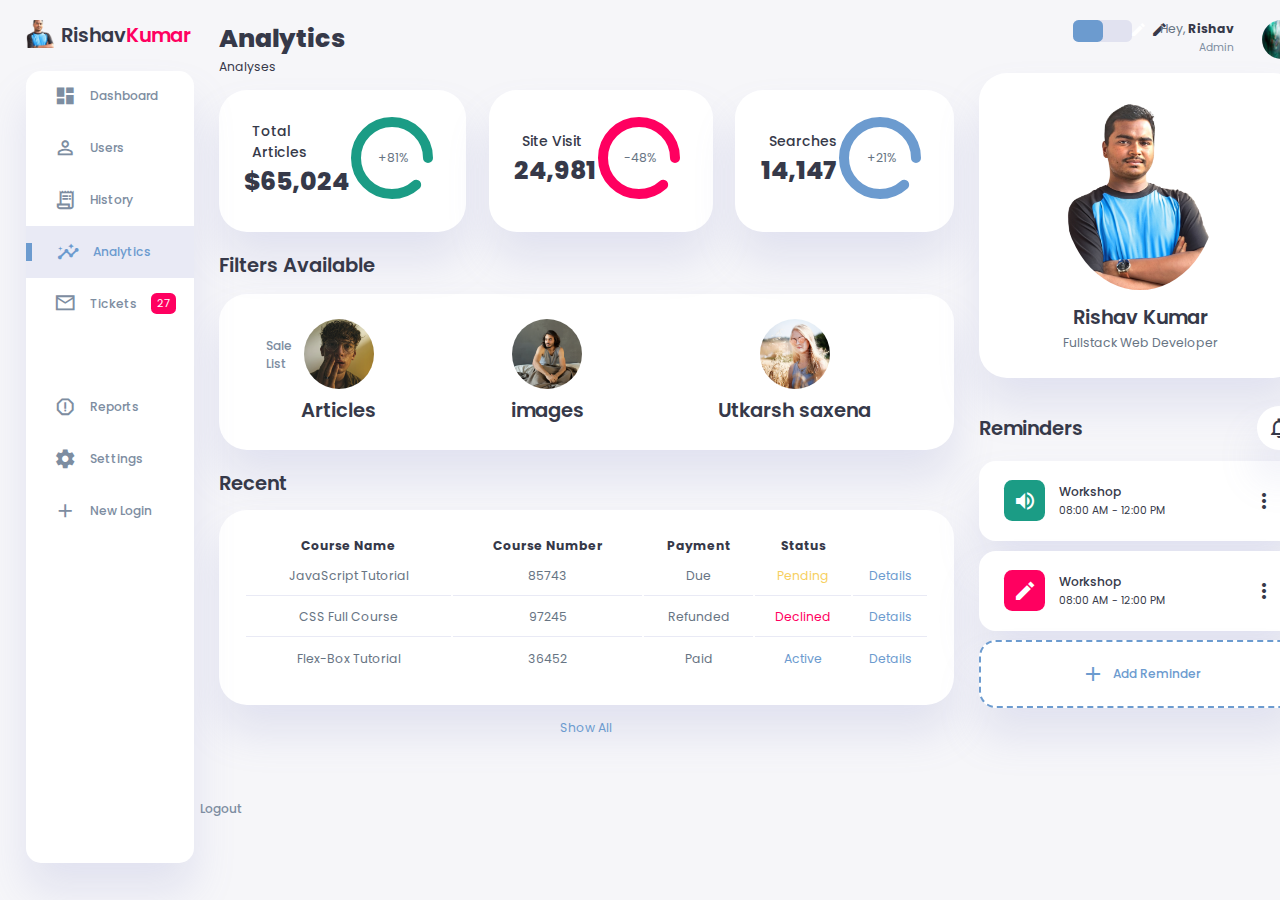
==== index.html @ 45b82fc7 "Add files via upload" ====
<!DOCTYPE html>
<html lang="en">

<head>
    <meta charset="UTF-8">
    <meta name="viewport" content="width=device-width, initial-scale=1.0">
    <link href="https://fonts.googleapis.com/icon?family=Material+Icons+Sharp" rel="stylesheet">
    <link rel="stylesheet" href="style.css">
    <title>Responsive Dashboard Design #1 | AsmrProg</title>
</head>

<body>

    <div class="container">
        <!-- Sidebar Section -->
        <aside>
            <div class="toggle">
                <div class="logo">
                    <img src="images/logo.png">
                    <h2>Rishav<span class="danger">Kumar</span></h2>
                </div>
                <div class="close" id="close-btn">
                    <span class="material-icons-sharp">
                        close
                    </span>
                </div>
            </div>

            <div class="sidebar">
                <a href="#">
                    <span class="material-icons-sharp">
                        dashboard
                    </span>
                    <h3>Dashboard</h3>
                </a>
                <a href="#">
                    <span class="material-icons-sharp">
                        person_outline
                    </span>
                    <h3>Users</h3>
                </a>
                <a href="#">
                    <span class="material-icons-sharp">
                        receipt_long
                    </span>
                    <h3>History</h3>
                </a> 
                <a href="#" class="active">
                    <span class="material-icons-sharp">
                        insights
                    </span>
                    <h3>Analytics</h3>
                </a>
                <a href="#">
                    <span class="material-icons-sharp">
                        mail_outline
                    </span>
                    <h3>Tickets</h3>
                    <span class="message-count">27</span>
                </a>
                <a href="#">
                    <span class="material-icons-sharp">
                        inventory
                    </span>
                    <h3>Sale List</h3>
                </a>
                <a href="#">
                    <span class="material-icons-sharp">
                        report_gmailerrorred
                    </span>
                    <h3>Reports</h3>
                </a>
                <a href="#">
                    <span class="material-icons-sharp">
                        settings
                    </span>
                    <h3>Settings</h3> 
                </a>
                <a href="#">
                    <span class="material-icons-sharp">
                        add
                    </span>
                    <h3>New Login</h3>
                </a>
                <a href="#">
                    <span class="material-icons-sharp">
                        logout
                    </span>
                    <h3>Logout</h3>
                </a>
            </div>
        </aside>
        <!-- End of Sidebar Section -->

        <!-- Main Content -->
        <main>
            <h1>Analytics</h1> 
             Analyses 
             <div class="analyse">
                <div class="sales">
                    <div class="status">
                        <div class="info">
                            <h3>Total Articles</h3>
                            <h1>$65,024</h1>
                        </div>
                        <div class="progresss">
                            <svg>
                                <circle cx="38" cy="38" r="36"></circle>
                            </svg>
                            <div class="percentage">
                                <p>+81%</p>
                            </div>
                        </div>
                    </div>
                </div>
                <div class="visits">
                    <div class="status">
                        <div class="info">
                            <h3>Site Visit</h3>
                            <h1>24,981</h1>
                        </div>
                        <div class="progresss">
                            <svg>
                                <circle cx="38" cy="38" r="36"></circle>
                            </svg>
                            <div class="percentage">
                                <p>-48%</p>
                            </div>
                        </div>
                    </div>
                </div>
                <div class="searches">
                    <div class="status">
                        <div class="info">
                            <h3>Searches</h3>
                            <h1>14,147</h1>
                        </div>
                        <div class="progresss">
                            <svg>
                                <circle cx="38" cy="38" r="36"></circle>
                            </svg>
                            <div class="percentage">
                                <p>+21%</p>
                            </div>
                        </div>
                    </div>
                </div>
            </div> 
            <!-- End of Analyses -->

            <!-- New Posts Section -->
            <div class="new-users">
                <h2>Filters Available</h2>
                <div class="user-list">
                    <div class="user">
                        <img src="images/profile-2.jpg">
                       <a href="C:\Users\HP\Desktop\SIH P\gfd - Copy (2) - Copy\tes.html"><h2>Articles</h2></a>
                        
                    </div>
                    <div class="user">
                        <img src="images/profile-3.jpg">
                        <h2>images</h2>
                        
                    </div>
                     <div class="user">
                        <img src="images/profile-4.jpg">
                        <h2>Utkarsh saxena</h2>
                        
                    </div> 
                    
                </div>
            </div>
            <!-- End of New Users Section -->

            <!-- Recent Orders Table -->
             <div class="recent-orders">
                <h2>Recent </h2>
                <table>
                    <thead>
                        <tr>
                            <th>Course Name</th>
                            <th>Course Number</th>
                            <th>Payment</th>
                            <th>Status</th>
                            <th></th>
                        </tr>
                    </thead>
                    <tbody></tbody>
                </table>
                <a href="#">Show All</a>
            </div> 
            <!-- End of Recent Orders -->

        </main>
        <!-- End of Main Content -->

        <!-- Right Section -->
        <div class="right-section">
            <div class="nav">
                <button id="menu-btn">
                    <span class="material-icons-sharp">
                        menu
                    </span>
                </button>
                <div class="dark-mode">
                    <span class="material-icons-sharp active">
                        light_mode
                    </span>
                    <span class="material-icons-sharp">
                        dark_mode
                    </span>
                </div>

                <div class="profile">
                    <div class="info">
                        <p>Hey, <b>Rishav</b></p>
                        <small class="text-muted">Admin</small>
                    </div>
                    <div class="profile-photo">
                        <img src="images/profile-1.jpg">
                    </div>
                </div>

            </div>
            <!-- End of Nav -->

            <div class="user-profile">
                <div class="logo">
                    <img src="images/logo.png">
                    <h2>Rishav Kumar</h2>
                    <p>Fullstack Web Developer</p>
                </div>
            </div> 

             <div class="reminders">
                <div class="header">
                    <h2>Reminders</h2>
                    <span class="material-icons-sharp">
                        notifications_none
                    </span>
                </div>

                <div class="notification">
                    <div class="icon">
                        <span class="material-icons-sharp">
                            volume_up
                        </span>
                    </div>
                    <div class="content">
                        <div class="info">
                            <h3>Workshop</h3>
                            <small class="text_muted">
                                08:00 AM - 12:00 PM
                            </small>
                        </div>
                        <span class="material-icons-sharp">
                            more_vert
                        </span>
                    </div>
                </div> 

                 <div class="notification deactive">
                    <div class="icon">
                        <span class="material-icons-sharp">
                            edit
                        </span>
                    </div>
                    <div class="content">
                        <div class="info">
                            <h3>Workshop</h3>
                            <small class="text_muted">
                                08:00 AM - 12:00 PM
                            </small>
                        </div>
                        <span class="material-icons-sharp">
                            more_vert
                        </span>
                    </div>
                </div>

                <div class="notification add-reminder">
                    <div>
                        <span class="material-icons-sharp">
                            add
                        </span>
                        <h3>Add Reminder</h3>
                    </div>
                </div> 

            </div>

        </div>


    </div>

    <script src="orders.js"></script>
    <script src="index.js"></script>
</body>

</html>
---- style.css ----
@import url('https://fonts.googleapis.com/css2?family=Poppins:wght@300;400;500;600;700;800&display=swap');

:root{
    --color-primary: #6C9BCF;
    --color-danger: #FF0060;
    --color-success: #1B9C85;
    --color-warning: #F7D060;
    --color-white: #fff;
    --color-info-dark: #7d8da1;
    --color-dark: #363949;
    --color-light: rgba(132, 139, 200, 0.18);
    --color-dark-variant: #677483;
    --color-background: #f6f6f9;

    --card-border-radius: 2rem;
    --border-radius-1: 0.4rem;
    --border-radius-2: 1.2rem;

    --card-padding: 1.8rem;
    --padding-1: 1.2rem;

    --box-shadow: 0 2rem 3rem var(--color-light);
}

.dark-mode-variables{
    --color-background: #181a1e;
    --color-white: #202528;
    --color-dark: #edeffd;
    --color-dark-variant: #a3bdcc;
    --color-light: rgba(0, 0, 0, 0.4);
    --box-shadow: 0 2rem 3rem var(--color-light);
}

*{
    margin: 0;
    padding: 0;
    outline: 0;
    appearance: 0;
    border: 0;
    text-decoration: none;
    box-sizing: border-box;
}

html{
    font-size: 14px;
}

body{
    width: 100vw;
    height: 100vh;
    font-family: 'Poppins', sans-serif;
    font-size: 0.88rem;
    user-select: none;
    overflow-x: hidden;
    color: var(--color-dark);
    background-color: var(--color-background);
}

a{
    color: var(--color-dark);
}

img{
    display: block;
    width: 100%;
    object-fit: cover;
}

h1{
    font-weight: 800;
    font-size: 1.8rem;
}

h2{
    font-weight: 600;
    font-size: 1.4rem;
}

h3{
    font-weight: 500;
    font-size: 0.87rem;
}

small{
    font-size: 0.76rem;
}

p{
    color: var(--color-dark-variant);
}

b{
    color: var(--color-dark);
}

.text-muted{
    color: var(--color-info-dark);
}

.primary{
    color: var(--color-primary);
}

.danger{
    color: var(--color-danger);
}

.success{
    color: var(--color-success);
}

.warning{
    color: var(--color-warning);
}

.container{
    display: grid;
    width: 96%;
    margin: 0 auto;
    gap: 1.8rem;
    grid-template-columns: 12rem auto 23rem;
}

aside{
    height: 100vh;
}

aside .toggle{
    display: flex;
    align-items: center;
    justify-content: space-between;
    margin-top: 1.4rem;
}

aside .toggle .logo{
    display: flex;
    gap: 0.5rem;
}

aside .toggle .logo img{
    width: 2rem;
    height: 2rem;
}

aside .toggle .close{
    padding-right: 1rem;
    display: none;
}

aside .sidebar{
    display: flex;
    flex-direction: column;
    background-color: var(--color-white);
    box-shadow: var(--box-shadow);
    border-radius: 15px;
    height: 88vh;
    position: relative;
    top: 1.5rem;
    transition: all 0.3s ease;
}

aside .sidebar:hover{
    box-shadow: none;
}

aside .sidebar a{
    display: flex;
    align-items: center;
    color: var(--color-info-dark);
    height: 3.7rem;
    gap: 1rem;
    position: relative;
    margin-left: 2rem;
    transition: all 0.3s ease;
}

aside .sidebar a span{
    font-size: 1.6rem;
    transition: all 0.3s ease;
}

aside .sidebar a:last-child{
    position: absolute;
    bottom: 2rem;
    width: 100%;
}

aside .sidebar a.active{
    width: 100%;
    color: var(--color-primary);
    background-color: var(--color-light);
    margin-left: 0;
}

aside .sidebar a.active::before{
    content: '';
    width: 6px;
    height: 18px;
    background-color: var(--color-primary);
}

aside .sidebar a.active span{
    color: var(--color-primary);
    margin-left: calc(1rem - 3px);
}

aside .sidebar a:hover{
    color: var(--color-primary);
}

aside .sidebar a:hover span{
    margin-left: 0.6rem;
}

aside .sidebar .message-count{
    background-color: var(--color-danger);
    padding: 2px 6px;
    color: var(--color-white);
    font-size: 11px;
    border-radius: var(--border-radius-1);
}

main{
    margin-top: 1.4rem;
}

main .analyse{
    display: grid;
    grid-template-columns: repeat(3, 1fr);
    gap: 1.6rem;
}

main .analyse > div{
    background-color: var(--color-white);
    padding: var(--card-padding);
    border-radius: var(--card-border-radius);
    margin-top: 1rem;
    box-shadow: var(--box-shadow);
    cursor: pointer;
    transition: all 0.3s ease;
}

main .analyse > div:hover{
    box-shadow: none;
}

main .analyse > div .status{
    display: flex;
    align-items: center;
    justify-content: space-between;
}

main .analyse h3{
    margin-left: 0.6rem;
    font-size: 1rem;
}

main .analyse .progresss{
    position: relative;
    width: 92px;
    height: 92px;
    border-radius: 50%;
}

main .analyse svg{
    width: 7rem;
    height: 7rem;
}

main .analyse svg circle{
    fill: none;
    stroke-width: 10;
    stroke-linecap: round;
    transform: translate(5px, 5px);
}

main .analyse .sales svg circle{
    stroke: var(--color-success);
    stroke-dashoffset: -30;
    stroke-dasharray: 200;
}

main .analyse .visits svg circle{
    stroke: var(--color-danger);
    stroke-dashoffset: -30;
    stroke-dasharray: 200;
}

main .analyse .searches svg circle{
    stroke: var(--color-primary);
    stroke-dashoffset: -30;
    stroke-dasharray: 200;
}

main .analyse .progresss .percentage{
    position: absolute;
    top: -3px;
    left: -1px;
    display: flex;
    align-items: center;
    justify-content: center;
    height: 100%;
    width: 100%;
}

main .new-users{
    margin-top: 1.3rem;
}

main .new-users .user-list{
    background-color: var(--color-white);
    padding: var(--card-padding);
    border-radius: var(--card-border-radius);
    margin-top: 1rem;
    box-shadow: var(--box-shadow);
    display: flex;
    justify-content: space-around;
    flex-wrap: wrap;
    gap: 1.4rem;
    cursor: pointer;
    transition: all 0.3s ease;
}

main .new-users .user-list:hover{
    box-shadow: none;
}

main .new-users .user-list .user{
    display: flex;
    flex-direction: column;
    align-items: center;
    justify-content: center;
}

main .new-users .user-list .user img{
    width: 5rem;
    height: 5rem;
    margin-bottom: 0.4rem;
    border-radius: 50%;
}

main .recent-orders{
    margin-top: 1.3rem;
}

main .recent-orders h2{
    margin-bottom: 0.8rem;
}

main .recent-orders table{
    background-color: var(--color-white);
    width: 100%;
    padding: var(--card-padding);
    text-align: center;
    box-shadow: var(--box-shadow);
    border-radius: var(--card-border-radius);
    transition: all 0.3s ease;
}

main .recent-orders table:hover{
    box-shadow: none;
}

main table tbody td{
    height: 2.8rem;
    border-bottom: 1px solid var(--color-light);
    color: var(--color-dark-variant);
}

main table tbody tr:last-child td{
    border: none;
}

main .recent-orders a{
    text-align: center;
    display: block;
    margin: 1rem auto;
    color: var(--color-primary);
}

.right-section{
    margin-top: 1.4rem;
}

.right-section .nav{
    display: flex;
    justify-content: end;
    gap: 2rem;
}

.right-section .nav button{
    display: none;
}

.right-section .dark-mode{
    background-color: var(--color-light);
    display: flex;
    justify-content: space-between;
    align-items: center;
    height: 1.6rem;
    width: 4.2rem;
    cursor: pointer;
    border-radius: var(--border-radius-1);
}

.right-section .dark-mode span{
    font-size: 1.2rem;
    width: 50%;
    height: 100%;
    display: flex;
    align-items: center;
    justify-content: center;
}

.right-section .dark-mode span.active{
    background-color: var(--color-primary);
    color: white;
    border-radius: var(--border-radius-1);
}

.right-section .nav .profile{
    display: flex;
    gap: 2rem;
    text-align: right;
}

.right-section .nav .profile .profile-photo{
    width: 2.8rem;
    height: 2.8rem;
    border-radius: 50%;
    overflow: hidden;
}

.right-section .user-profile{
    display: flex;
    justify-content: center;
    text-align: center;
    margin-top: 1rem;
    background-color: var(--color-white);
    padding: var(--card-padding);
    border-radius: var(--card-border-radius);
    box-shadow: var(--box-shadow);
    cursor: pointer;
    transition: all 0.3s ease;
}

.right-section .user-profile:hover{
    box-shadow: none;
}

.right-section .user-profile img{
    width: 11rem;
    height: auto;
    margin-bottom: 0.8rem;
    border-radius: 50%;
}

.right-section .user-profile h2{
    margin-bottom: 0.2rem;
}

.right-section .reminders{
    margin-top: 2rem;
}

.right-section .reminders .header{
    display: flex;
    align-items: center;
    justify-content: space-between;
    margin-bottom: 0.8rem;
}

.right-section .reminders .header span{
    padding: 10px;
    box-shadow: var(--box-shadow);
    background-color: var(--color-white);
    border-radius: 50%;
}

.right-section .reminders .notification{
    background-color: var(--color-white);
    display: flex;
    align-items: center;
    gap: 1rem;
    margin-bottom: 0.7rem;
    padding: 1.4rem var(--card-padding);
    border-radius: var(--border-radius-2);
    box-shadow: var(--box-shadow);
    cursor: pointer;
    transition: all 0.3s ease;
}

.right-section .reminders .notification:hover{
    box-shadow: none;
}

.right-section .reminders .notification .content{
    display: flex;
    justify-content: space-between;
    align-items: center;
    margin: 0;
    width: 100%;
}

.right-section .reminders .notification .icon{
    padding: 0.6rem;
    color: var(--color-white);
    background-color: var(--color-success);
    border-radius: 20%;
    display: flex;
}

.right-section .reminders .notification.deactive .icon{
    background-color: var(--color-danger);
}

.right-section .reminders .add-reminder{
    background-color: var(--color-white);
    border: 2px dashed var(--color-primary);
    color: var(--color-primary);
    display: flex;
    align-items: center;
    justify-content: center;
    cursor: pointer;
}

.right-section .reminders .add-reminder:hover{
    background-color: var(--color-primary);
    color: white;
}

.right-section .reminders .add-reminder div{
    display: flex;
    align-items: center;
    gap: 0.6rem;
}

@media screen and (max-width: 1200px) {
    .container{
        width: 95%;
        grid-template-columns: 7rem auto 23rem;
    }

    aside .logo h2{
        display: none;
    }

    aside .sidebar h3{
        display: none;
    }

    aside .sidebar a{
        width: 5.6rem;
    }

    aside .sidebar a:last-child{
        position: relative;
        margin-top: 1.8rem;
    }

    main .analyse{
        grid-template-columns: 1fr;
        gap: 0;
    }

    main .new-users .user-list .user{
        flex-basis: 40%;
    }

    main .recent-orders {
        width: 94%;
        position: absolute;
        left: 50%;
        transform: translateX(-50%);
        margin: 2rem 0 0 0.8rem;
    }

    main .recent-orders table{
        width: 83vw;
    }

    main table thead tr th:last-child,
    main table thead tr th:first-child{
        display: none;
    }

    main table tbody tr td:last-child,
    main table tbody tr td:first-child{
        display: none;
    }

}

@media screen and (max-width: 768px) {
    .container{
        width: 100%;
        grid-template-columns: 1fr;
        padding: 0 var(--padding-1);
    }

    aside{
        position: fixed;
        background-color: var(--color-white);
        width: 15rem;
        z-index: 3;
        box-shadow: 1rem 3rem 4rem var(--color-light);
        height: 100vh;
        left: -100%;
        display: none;
        animation: showMenu 0.4s ease forwards;
    }

    @keyframes showMenu {
       to{
        left: 0;
       } 
    }

    aside .logo{
        margin-left: 1rem;
    }

    aside .logo h2{
        display: inline;
    }

    aside .sidebar h3{
        display: inline;
    }

    aside .sidebar a{
        width: 100%;
        height: 3.4rem;
    }

    aside .sidebar a:last-child{
        position: absolute;
        bottom: 5rem;
    }

    aside .toggle .close{
        display: inline-block;
        cursor: pointer;
    }

    main{
        margin-top: 8rem;
        padding: 0 1rem;
    }

    main .new-users .user-list .user{
        flex-basis: 35%;
    }

    main .recent-orders{
        position: relative;
        margin: 3rem 0 0 0;
        width: 100%;
    }

    main .recent-orders table{
        width: 100%;
        margin: 0;
    }

    .right-section{
        width: 94%;
        margin: 0 auto 4rem;
    }

    .right-section .nav{
        position: fixed;
        top: 0;
        left: 0;
        align-items: center;
        background-color: var(--color-white);
        padding: 0 var(--padding-1);
        height: 4.6rem;
        width: 100%;
        z-index: 2;
        box-shadow: 0 1rem 1rem var(--color-light);
        margin: 0;
    }

    .right-section .nav .dark-mode{
        width: 4.4rem;
        position: absolute;
        left: 66%;
    }

    .right-section .profile .info{
        display: none;
    }

    .right-section .nav button{
        display: inline-block;
        background-color: transparent;
        cursor: pointer;
        color: var(--color-dark);
        position: absolute;
        left: 1rem;
    }

    .right-section .nav button span{
        font-size: 2rem;
    }

}
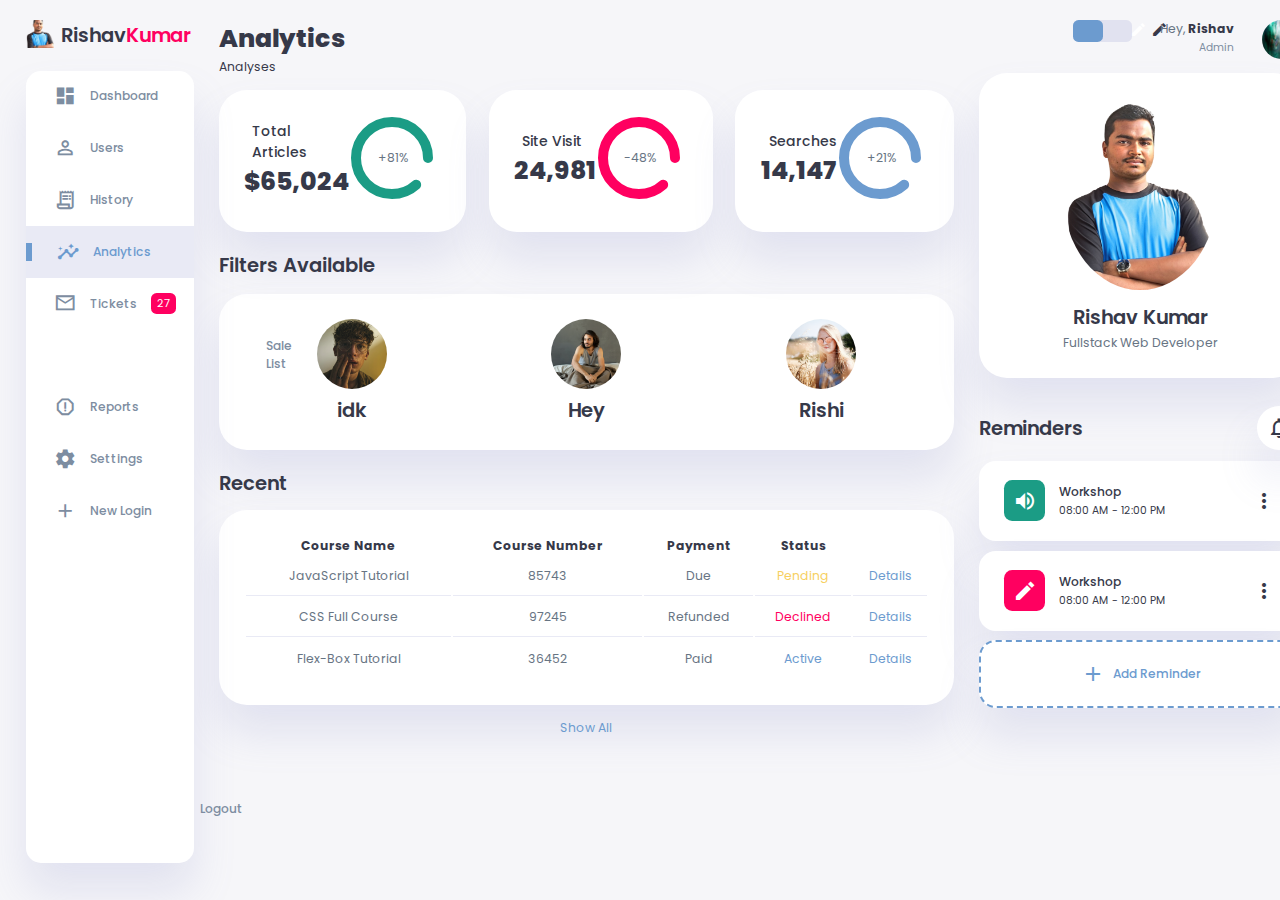
==== commit 75b95146: "Update index.html" ====
--- a/index.html
+++ b/index.html
@@ -154,17 +154,17 @@
                 <div class="user-list">
                     <div class="user">
                         <img src="images/profile-2.jpg">
-                       <a href="C:\Users\HP\Desktop\SIH P\gfd - Copy (2) - Copy\tes.html"><h2>Articles</h2></a>
+                       <a href="C:\Users\HP\Desktop\SIH P\gfd - Copy (2) - Copy\tes.html"><h2>idk</h2></a>
                         
                     </div>
                     <div class="user">
                         <img src="images/profile-3.jpg">
-                        <h2>images</h2>
+                        <h2>Hey</h2>
                         
                     </div>
                      <div class="user">
                         <img src="images/profile-4.jpg">
-                        <h2>Utkarsh saxena</h2>
+                        <h2>Rishi</h2>
                         
                     </div> 
                     
@@ -298,4 +298,4 @@
     <script src="index.js"></script>
 </body>
 
-</html>+</html>
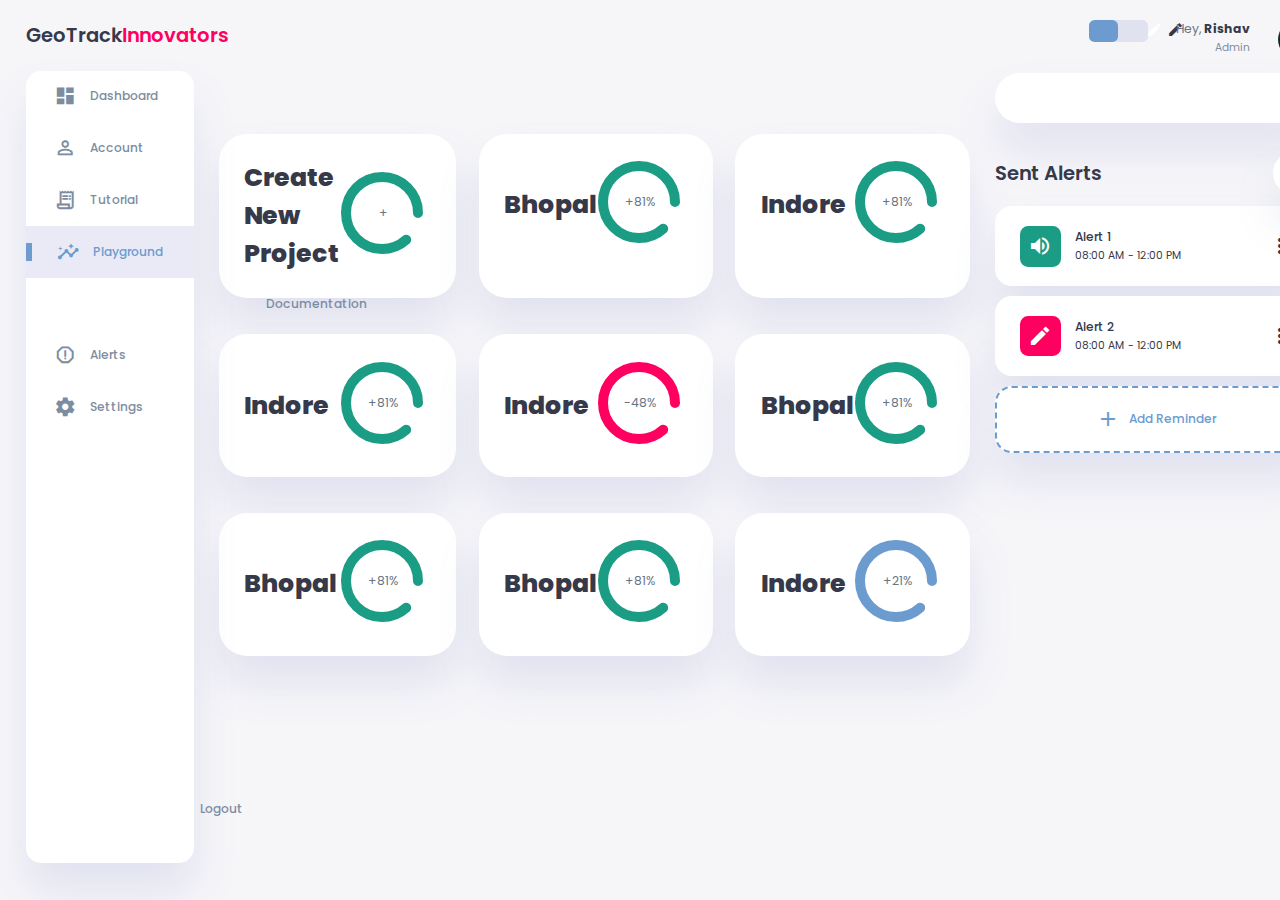
==== commit d4011a84: "das" ====
--- a/index.html
+++ b/index.html
@@ -16,8 +16,8 @@
         <aside>
             <div class="toggle">
                 <div class="logo">
-                    <img src="images/logo.png">
-                    <h2>Rishav<span class="danger">Kumar</span></h2>
+                    <!-- <img src="images/logo.png"> -->
+                    <h2>GeoTrack<span class="danger">Innovators</span></h2>
                 </div>
                 <div class="close" id="close-btn">
                     <span class="material-icons-sharp">
@@ -37,38 +37,38 @@
                     <span class="material-icons-sharp">
                         person_outline
                     </span>
-                    <h3>Users</h3>
+                    <h3>Account</h3>
                 </a>
                 <a href="#">
                     <span class="material-icons-sharp">
                         receipt_long
                     </span>
-                    <h3>History</h3>
+                    <h3>Tutorial</h3>
                 </a> 
                 <a href="#" class="active">
                     <span class="material-icons-sharp">
                         insights
                     </span>
-                    <h3>Analytics</h3>
-                </a>
-                <a href="#">
+                    <h3>Playground</h3>
+                </a>
+                <!-- <a href="#">
                     <span class="material-icons-sharp">
                         mail_outline
                     </span>
                     <h3>Tickets</h3>
                     <span class="message-count">27</span>
-                </a>
+                </a> -->
                 <a href="#">
                     <span class="material-icons-sharp">
                         inventory
                     </span>
-                    <h3>Sale List</h3>
+                    <h3>Documentation</h3>
                 </a>
                 <a href="#">
                     <span class="material-icons-sharp">
                         report_gmailerrorred
                     </span>
-                    <h3>Reports</h3>
+                    <h3>Alerts</h3>
                 </a>
                 <a href="#">
                     <span class="material-icons-sharp">
@@ -76,12 +76,12 @@
                     </span>
                     <h3>Settings</h3> 
                 </a>
-                <a href="#">
+                <!-- <a href="#">
                     <span class="material-icons-sharp">
                         add
                     </span>
                     <h3>New Login</h3>
-                </a>
+                </a> -->
                 <a href="#">
                     <span class="material-icons-sharp">
                         logout
@@ -94,30 +94,78 @@
 
         <!-- Main Content -->
         <main>
-            <h1>Analytics</h1> 
-             Analyses 
+            <!-- <input></input>  -->
+             <!-- Analyses  -->
              <div class="analyse">
                 <div class="sales">
                     <div class="status">
                         <div class="info">
-                            <h3>Total Articles</h3>
-                            <h1>$65,024</h1>
-                        </div>
-                        <div class="progresss">
-                            <svg>
-                                <circle cx="38" cy="38" r="36"></circle>
-                            </svg>
-                            <div class="percentage">
-                                <p>+81%</p>
-                            </div>
-                        </div>
-                    </div>
-                </div>
+                            <a href = "new_project.html"><h1>Create New Project</h1></a>
+                            <!-- <h1>$65,024</h1> -->
+                        </div>
+                        <div class="progresss">
+                            <svg>
+                                <circle cx="38" cy="38" r="36"></circle>
+                            </svg>
+                            <div class="percentage">
+                                <p>+</p>
+                            </div>
+                        </div>
+                    </div>
+                </div>
+                <div class="sales">
+                    <div class="status">
+                        <div class="info">
+                            <!-- <h3>Total Articles</h3> -->
+                            <h1>Bhopal</h1>
+                        </div>
+                        <div class="progresss">
+                            <svg>
+                                <circle cx="38" cy="38" r="36"></circle>
+                            </svg>
+                            <div class="percentage">
+                                <p>+81%</p>
+                            </div>
+                        </div>
+                    </div>
+                </div>
+                <div class="sales">
+                    <div class="status">
+                        <div class="info">
+                            <!-- <h3>Total Articles</h3> -->
+                            <h1>Indore</h1>
+                        </div>
+                        <div class="progresss">
+                            <svg>
+                                <circle cx="38" cy="38" r="36"></circle>
+                            </svg>
+                            <div class="percentage">
+                                <p>+81%</p>
+                            </div>
+                        </div>
+                    </div>
+                </div>
+                <div class="sales">
+                    <div class="status">
+                        <div class="info">
+                          <!-- <h3>Total Articles</h3> -->
+                          <h1>Indore</h1>
+                        </div>
+                        <div class="progresss">
+                            <svg>
+                                <circle cx="38" cy="38" r="36"></circle>
+                            </svg>
+                            <div class="percentage">
+                                <p>+81%</p>
+                            </div>
+                        </div>
+                    </div>
+                </div> 
                 <div class="visits">
                     <div class="status">
                         <div class="info">
-                            <h3>Site Visit</h3>
-                            <h1>24,981</h1>
+                            <!-- <h3>Total Articles</h3> -->
+                            <h1>Indore</h1>
                         </div>
                         <div class="progresss">
                             <svg>
@@ -129,11 +177,59 @@
                         </div>
                     </div>
                 </div>
+                <div class="sales">
+                    <div class="status">
+                        <div class="info">
+                            <!-- <h3>Total Articles</h3> -->
+                            <h1>Bhopal</h1>
+                        </div>
+                        <div class="progresss">
+                            <svg>
+                                <circle cx="38" cy="38" r="36"></circle>
+                            </svg>
+                            <div class="percentage">
+                                <p>+81%</p>
+                            </div>
+                        </div>
+                    </div>
+                </div>
+                <div class="sales">
+                    <div class="status">
+                        <div class="info">
+                            <!-- <h3>Total Articles</h3> -->
+                            <h1>Bhopal</h1>
+                        </div>
+                        <div class="progresss">
+                            <svg>
+                                <circle cx="38" cy="38" r="36"></circle>
+                            </svg>
+                            <div class="percentage">
+                                <p>+81%</p>
+                            </div>
+                        </div>
+                    </div>
+                </div>
+                <div class="sales">
+                    <div class="status">
+                        <div class="info">
+                            <!-- <h3>Total Articles</h3> -->
+                            <h1>Bhopal</h1>
+                        </div>
+                        <div class="progresss">
+                            <svg>
+                                <circle cx="38" cy="38" r="36"></circle>
+                            </svg>
+                            <div class="percentage">
+                                <p>+81%</p>
+                            </div>
+                        </div>
+                    </div>
+                </div>
                 <div class="searches">
                     <div class="status">
                         <div class="info">
-                            <h3>Searches</h3>
-                            <h1>14,147</h1>
+                            <!-- <h3>Total Articles</h3> -->
+                            <h1>Indore</h1>
                         </div>
                         <div class="progresss">
                             <svg>
@@ -149,31 +245,31 @@
             <!-- End of Analyses -->
 
             <!-- New Posts Section -->
-            <div class="new-users">
+            <!-- <div class="new-users">
                 <h2>Filters Available</h2>
                 <div class="user-list">
                     <div class="user">
                         <img src="images/profile-2.jpg">
-                       <a href="C:\Users\HP\Desktop\SIH P\gfd - Copy (2) - Copy\tes.html"><h2>idk</h2></a>
+                       <a href="C:\Users\HP\Desktop\SIH P\gfd - Copy (2) - Copy\tes.html"><h2>Articles</h2></a>
                         
                     </div>
                     <div class="user">
                         <img src="images/profile-3.jpg">
-                        <h2>Hey</h2>
+                        <h2>images</h2>
                         
                     </div>
                      <div class="user">
                         <img src="images/profile-4.jpg">
-                        <h2>Rishi</h2>
+                        <h2>Utkarsh saxena</h2>
                         
                     </div> 
                     
                 </div>
-            </div>
+            </div> -->
             <!-- End of New Users Section -->
 
             <!-- Recent Orders Table -->
-             <div class="recent-orders">
+             <!-- <div class="recent-orders">
                 <h2>Recent </h2>
                 <table>
                     <thead>
@@ -188,7 +284,7 @@
                     <tbody></tbody>
                 </table>
                 <a href="#">Show All</a>
-            </div> 
+            </div>  -->
             <!-- End of Recent Orders -->
 
         </main>
@@ -226,15 +322,15 @@
 
             <div class="user-profile">
                 <div class="logo">
-                    <img src="images/logo.png">
+                    <!-- <img src="images/logo.png">
                     <h2>Rishav Kumar</h2>
-                    <p>Fullstack Web Developer</p>
+                    <p>Fullstack Web Developer</p> -->
                 </div>
             </div> 
 
              <div class="reminders">
                 <div class="header">
-                    <h2>Reminders</h2>
+                    <h2>Sent Alerts</h2>
                     <span class="material-icons-sharp">
                         notifications_none
                     </span>
@@ -248,7 +344,7 @@
                     </div>
                     <div class="content">
                         <div class="info">
-                            <h3>Workshop</h3>
+                            <h3>Alert 1</h3>
                             <small class="text_muted">
                                 08:00 AM - 12:00 PM
                             </small>
@@ -267,7 +363,7 @@
                     </div>
                     <div class="content">
                         <div class="info">
-                            <h3>Workshop</h3>
+                            <h3>Alert 2</h3>
                             <small class="text_muted">
                                 08:00 AM - 12:00 PM
                             </small>
@@ -298,4 +394,4 @@
     <script src="index.js"></script>
 </body>
 
-</html>
+</html>--- a/style.css
+++ b/style.css
@@ -22,6 +22,10 @@
     --box-shadow: 0 2rem 3rem var(--color-light);
 }
 
+input{
+    height:20px;
+}
+
 .dark-mode-variables{
     --color-background: #181a1e;
     --color-white: #202528;
@@ -220,6 +224,13 @@
     border-radius: var(--border-radius-1);
 }
 
+upload{
+    display:flex;
+    justify-content: center;
+    align-items: center;
+
+}
+
 main{
     margin-top: 1.4rem;
 }
@@ -228,6 +239,7 @@
     display: grid;
     grid-template-columns: repeat(3, 1fr);
     gap: 1.6rem;
+    margin-top: 100px;
 }
 
 main .analyse > div{
